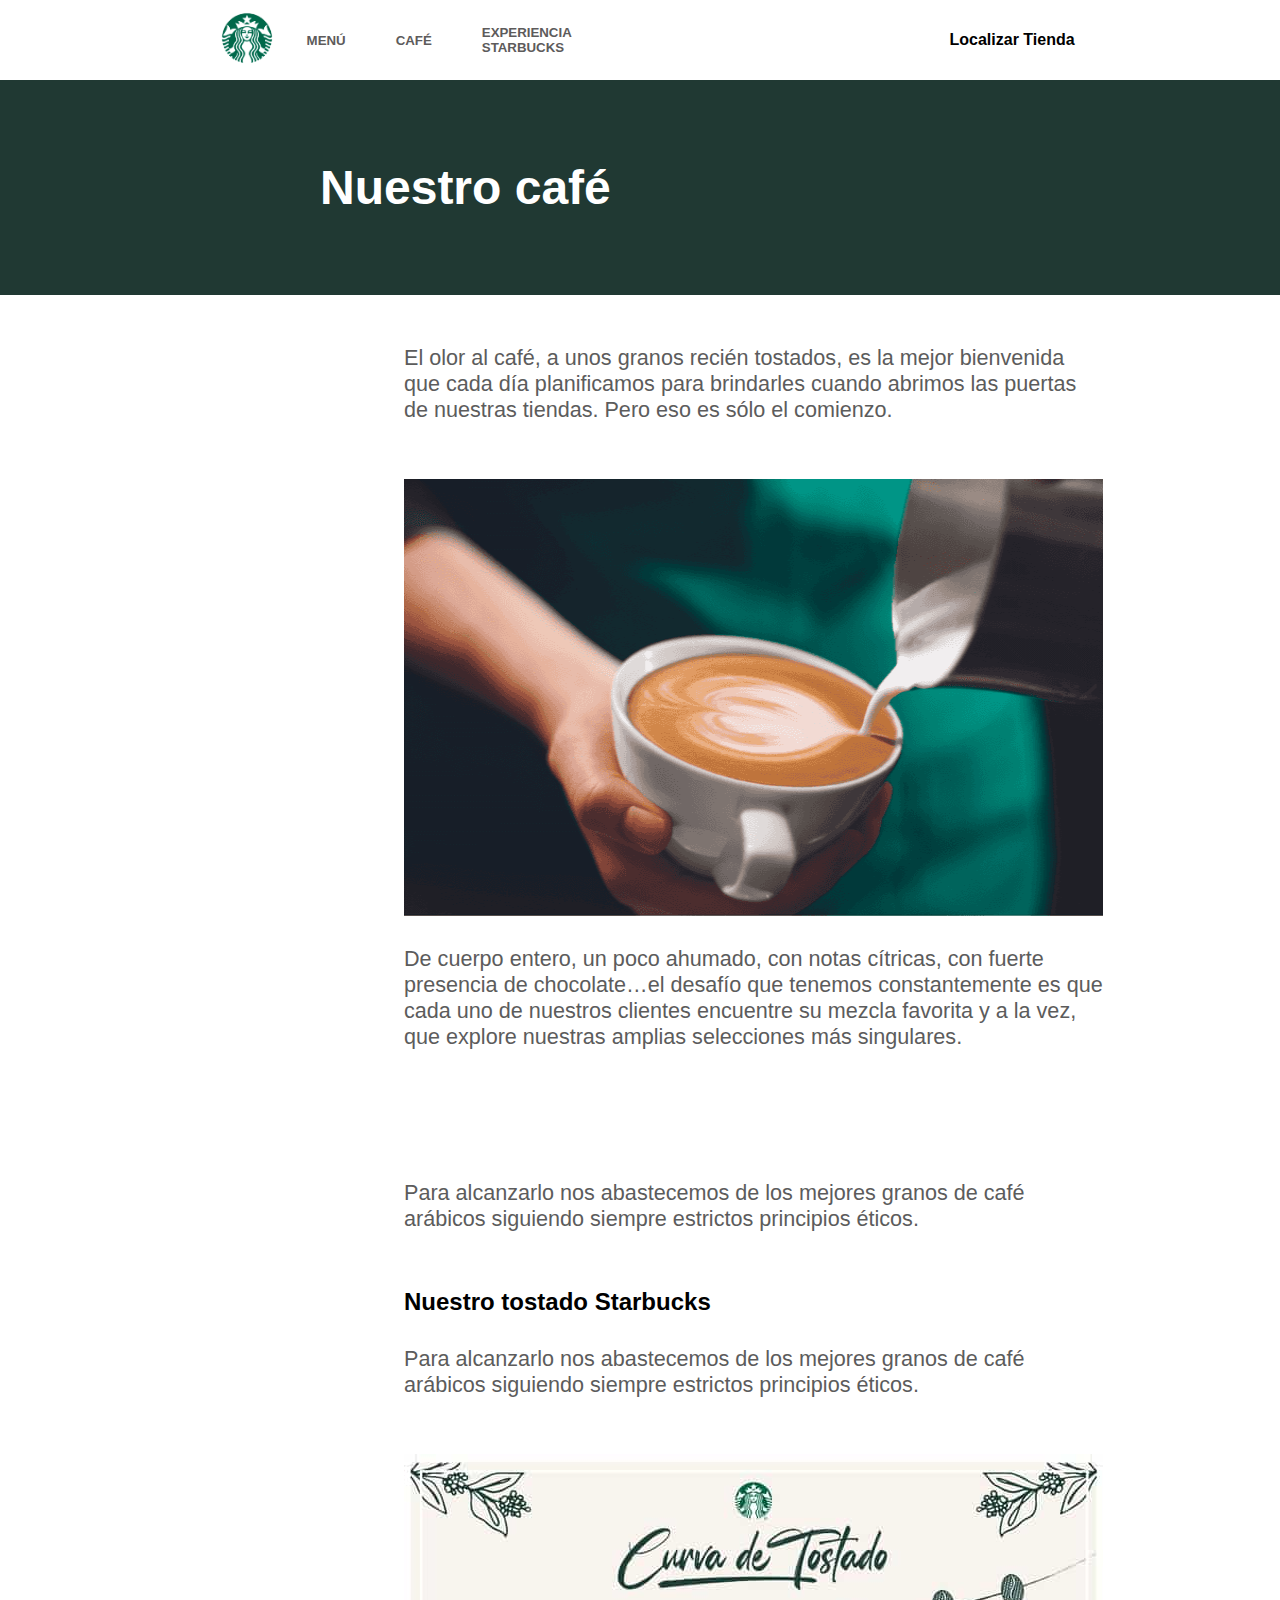
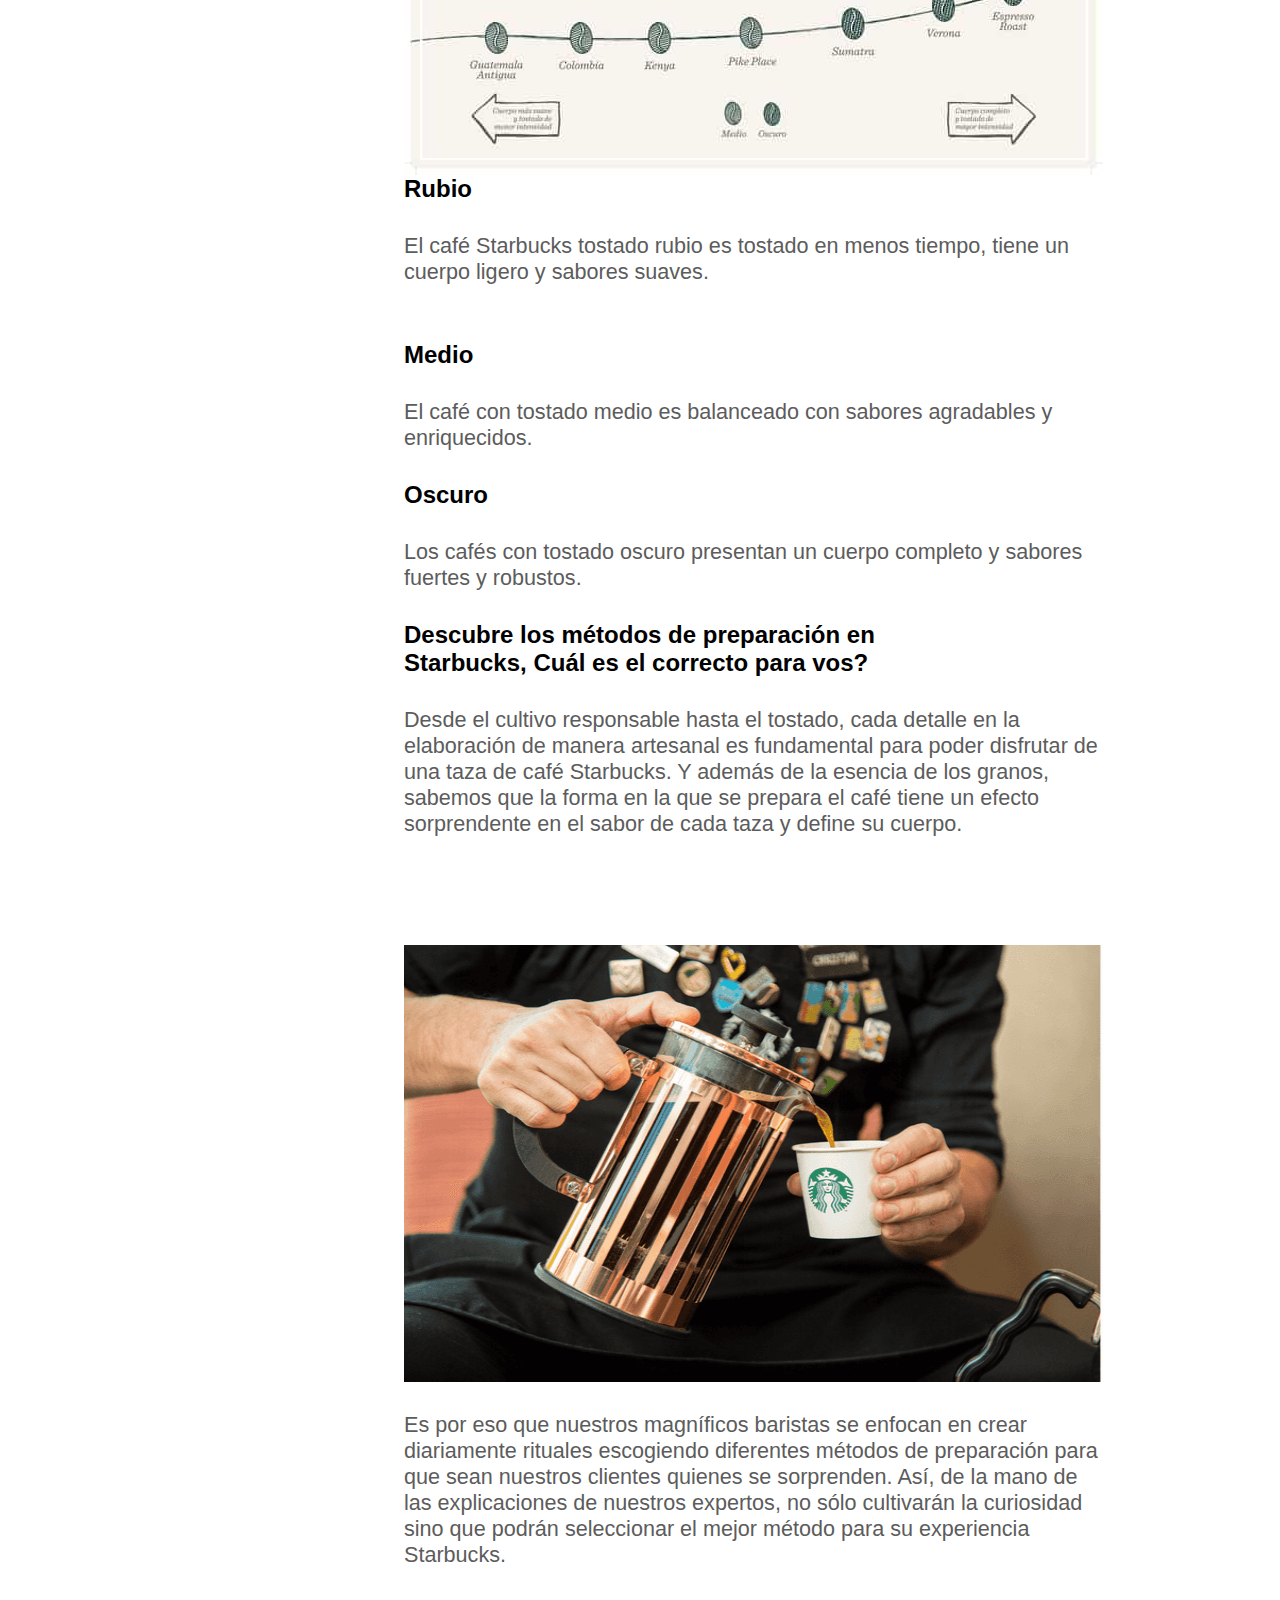
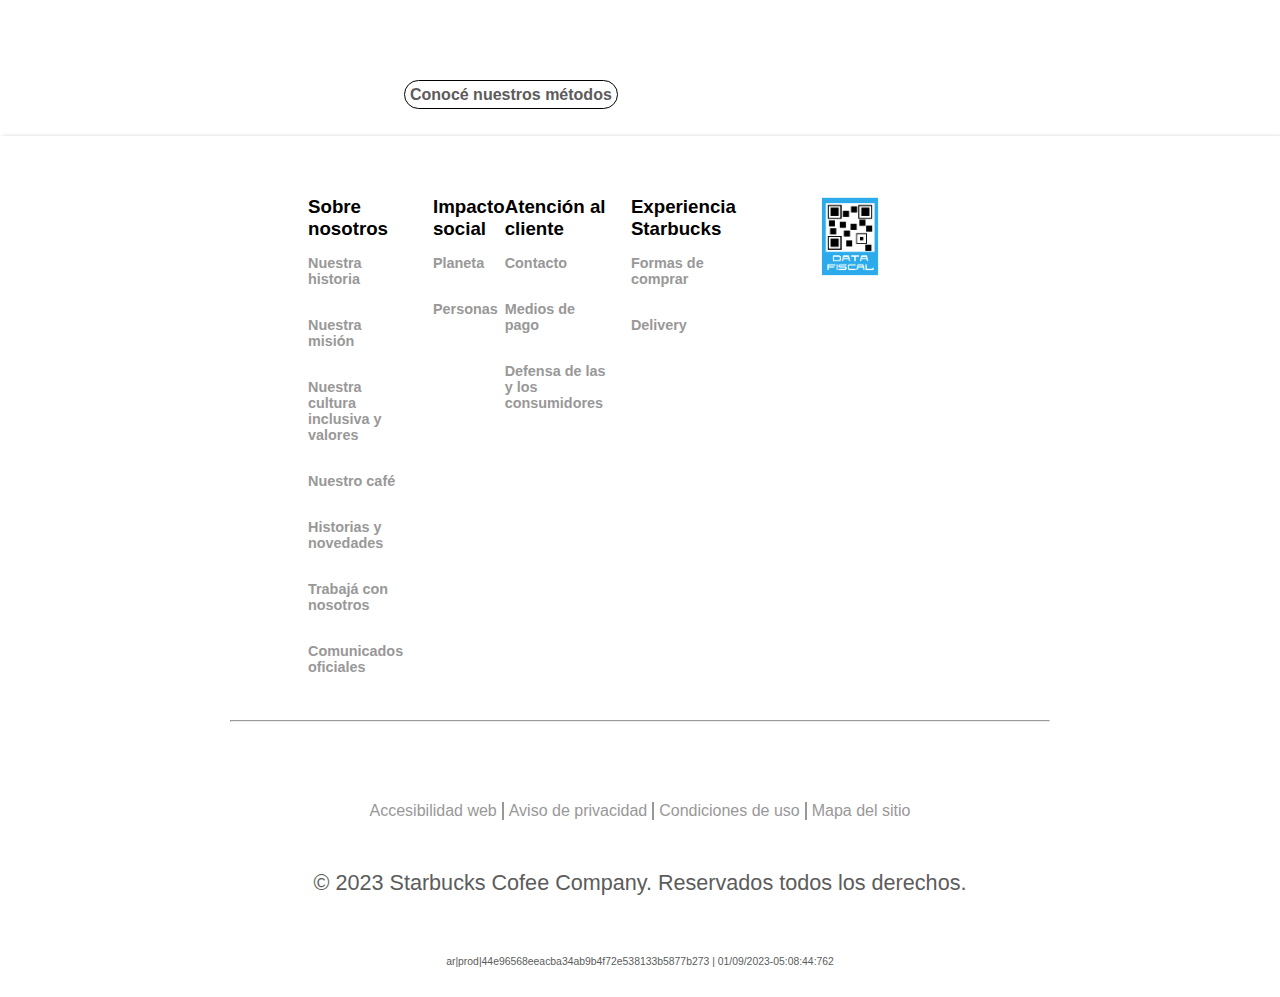
==== cafe.html @ 2dbb8ecd "Ampliacion de menu con sus paginas" ====
<!DOCTYPE html>
<html lang="en">

<head>
    <meta charset="UTF-8">
    <meta name="viewport" content="width=device-width, initial-scale=1.0">
    <link href="/image/294657_starbucks_icon.png" rel="icon" type="image/x-icon">
    <title>Let's talk coffee</title>
    <link rel="stylesheet" href="/styles/style.css">
    <link rel="stylesheet" href="/styles/cafe.css">
    <link rel="stylesheet" href="https://cdnjs.cloudflare.com/ajax/libs/font-awesome/6.4.2/css/all.min.css"
        integrity="sha512-z3gLpd7yknf1YoNbCzqRKc4qyor8gaKU1qmn+CShxbuBusANI9QpRohGBreCFkKxLhei6S9CQXFEbbKuqLg0DA=="
        crossorigin="anonymous" referrerpolicy="no-referrer" />

</head>

<body>
    <header>
        <div class="logo">
            <a href="index.html"><img src="/image/sturback-logo.png" alt="Logo-Home Starbucks"></a>
        </div>
        <nav>
            <ul>
                <li><a href="menu.html">MENÚ</a></li>
                <li><a href="cafe.html">CAFÉ </a></li>
                <li><a id="experiencia" href="experiencia.html">EXPERIENCIA STARBUCKS</a></li>
            </ul>
        </nav>
        <div class="localizador">
            <a href=""><i class="fa-solid fa-location-dot" style="color: #000000;"></i>Localizar Tienda</a>
        </div>
    </header>
    <div class="conteiner">
        <section class="titulo">
            <h1>Nuestro café</h1>
        </section>
        <section class="informacion">
            <p>El olor al café, a unos granos recién tostados, es la mejor bienvenida que cada día planificamos para
                brindarles cuando abrimos las puertas de nuestras tiendas. Pero eso es sólo el comienzo.</p>
            <img src="image/cafeTaza.png" alt="">
            <p>De cuerpo entero, un poco ahumado, con notas cítricas, con fuerte presencia de chocolate…el desafío que
                tenemos constantemente es que cada uno de nuestros clientes encuentre su mezcla favorita y a la vez, que
                explore nuestras amplias selecciones más singulares. </p>
            <br>
            <p>Para alcanzarlo nos abastecemos de los mejores granos de café arábicos siguiendo siempre estrictos
                principios éticos.</p>
            <h2>Nuestro tostado Starbucks</h2>
            <p>Para alcanzarlo nos abastecemos de los mejores granos de café arábicos siguiendo siempre estrictos
                principios éticos.</p>
            <img src="image/curvaDeTostado.jpg" alt="">
            <h2>Rubio</h2>
            <p>El café Starbucks tostado rubio es tostado en menos tiempo, tiene un cuerpo ligero y sabores suaves.</p>
            <h2>Medio</h2>
            <p>El café con tostado medio es balanceado con sabores agradables y enriquecidos.</p>
            <h2>Oscuro</h2>
            <p>Los cafés con tostado oscuro presentan un cuerpo completo y sabores fuertes y robustos.</p>
            <h2>Descubre los métodos de preparación en</h2>
            <h2>Starbucks, Cuál es el correcto para vos?</h2>
            <p>Desde el cultivo responsable hasta el tostado, cada detalle en la elaboración de manera artesanal es
                fundamental para poder disfrutar de una taza de café Starbucks. Y además de la esencia de los granos,
                sabemos que la forma en la que se prepara el café tiene un efecto sorprendente en el sabor de cada taza
                y define su cuerpo. </p>
            <img src="image/cafetera.png" alt="">
            <p>Es por eso que nuestros magníficos baristas se enfocan en crear diariamente rituales escogiendo
                diferentes métodos de preparación para que sean nuestros clientes quienes se sorprenden. Así, de la mano
                de las explicaciones de nuestros expertos, no sólo cultivarán la curiosidad sino que podrán seleccionar
                el mejor método para su experiencia Starbucks.</p>
            
                <p><a href="#">Conocé nuestros métodos</a></p>
            
        </section>
    </div>


    <footer>
        <div class="contFooter1">
            <div class="contFooter2">
                <div class="nosotros" name="navega">
                    <div class="tituloFooter">
                        <h3>Sobre nosotros<i class="fa-solid fa-chevron-down ocultarDown menu"
                                style="color: #000000;"></i></h3>
                    </div>
                    <div class="menuFooter">
                        <ul>
                            <li><a href="#">Nuestra historia</a></li>
                            <li><a href="#">Nuestra misión</a></li>
                            <li><a href="#">Nuestra cultura inclusiva y valores</a></li>
                            <li><a href="#">Nuestro café</a></li>
                            <li><a href="#">Historias y novedades</a></li>
                            <li><a href="#">Trabajá con nosotros</a></li>
                            <li><a href="#">Comunicados oficiales</a></li>
                        </ul>
                    </div>
                </div>

                <div class="ipactoSocial">
                    <div class="tituloFooter">
                        <h3>Impacto social<i class="fa-solid fa-chevron-down ocultarDown menu2"
                                style="color: #000000;"></i></h3>
                    </div>
                    <div class="menuFooter2">
                        <ul>
                            <li>
                                <a href="#">Planeta</a>
                            </li>
                            <li>
                                <a href="#">Personas</a>

                            </li>
                        </ul>
                    </div>
                </div>
                <div class="atencionCliente">
                    <div class="tituloFooter">
                        <h3>Atención al cliente<i class="fa-solid fa-chevron-down ocultarDown menu3"
                                style="color: #000000;"></i>
                        </h3>
                    </div>
                    <div class="menuFooter3">
                        <ul>
                            <li><a href="#">Contacto</a></li>
                            <li><a href="#">Medios de pago</a></li>
                            <li><a href="#">Defensa de las y los consumidores</a></li>
                        </ul>
                    </div>
                </div>
                <div class="experiencia">
                    <div class="tituloFooter">
                        <h3>Experiencia Starbucks<i class="fa-solid fa-chevron-down ocultarDown menu4"
                                style="color: #000000;"></i>
                        </h3>
                    </div>
                    <div class="menuFooter4 ">
                        <ul>
                            <li><a href="#">Formas de comprar</a></li>
                            <li><a href="#">Delivery</a></li>
                        </ul>
                    </div>

                </div>
            </div>
            <div class="afip">
                <img src="/image/data-fiscal.jpg" alt="">
            </div>
        </div>

        <hr>
        <div class="redesSociales">
            <a href="https://web.facebook.com/StarbucksArgentina?_rdc=1&_rdr"><i class="fa-brands fa-facebook"
                    style="color: #000000;"></i></a>
            <a href="https://www.instagram.com/starbucksargentina/"><i class="fa-brands fa-square-instagram"
                    style="color: #000000;"></i></a>
            <a href="https://www.linkedin.com/company/starbucks-coffee-argentina/"><i class="fa-brands fa-linkedin"
                    style="color: #000000;"></i></a>
        </div>
        <div class="contIfoWeb">
            <a class="infoweb" href="#">Accesibilidad web</a>
            <a class="infoweb" href="#">Aviso de privacidad</a>
            <a class="infoweb" href="#">Condiciones de uso</a>
            <a class="infoweb" id="mapa" href="#">Mapa del sitio</a>
        </div>
        <div class="copy">
            <p>© 2023 Starbucks Cofee Company. Reservados todos los derechos.</p>
            <p class="copyP2">ar|prod|44e96568eeacba34ab9b4f72e538133b5877b273 | 01/09/2023-05:08:44:762</p>
        </div>
    </footer>
    <script src="https://cdnjs.cloudflare.com/ajax/libs/jquery/3.7.1/jquery.min.js"
        integrity="sha512-v2CJ7UaYy4JwqLDIrZUI/4hqeoQieOmAZNXBeQyjo21dadnwR+8ZaIJVT8EE2iyI61OV8e6M8PP2/4hpQINQ/g=="
        crossorigin="anonymous" referrerpolicy="no-referrer"></script>
    <script src="apps/app.js"></script>

</body>

</html>
---- styles/style.css ----
* {
    margin: 0;
    padding: 0;
    font-family: Helvetica, Arial, sans-serif;
    font-weight: 700;
}

:root {
    --main-publicidad: #106242;
    --main-postulaciones: #d5e9e2;
    --main-sombreado: rgb(157, 155, 155);
    --main-menu: #15754b;
    --main-footer: rgb(153, 152, 152);
    --hover-footer: rgb(108, 108, 108);
}

a {
    text-decoration: none;
    color: rgb(93, 91, 91);
}

header {
    width: 100%;
    height: 80px;
    display: flex;
    flex-flow: row wrap;
    box-shadow: 2px 2px 7px var(--main-sombreado);
}

/*LOGO HOME*/
.logo {
    width: 22%;
    height: 80px;
    margin-right: 25px;
    display: flex;
    flex-flow: row wrap;
    justify-content: end;
    align-items: center;
}

.logo a img {
    width: 70px;
    height: 70px;
}

/*MENU*/
nav {
    width: 35%;
    height: 80px;
}

nav ul {
    width: 100%;
    height: 80px;
    list-style: none;
    display: flex;
    gap: 50px;
}

nav ul li {
    width: 100%;
    height: 80px;
    display: flex;
    flex: 0;
    align-items: center;

}

nav ul li a.experiencia {
    width: 100%;
    height: auto;
    display: flex;
    flex-flow: row wrap;
}

nav ul li a {
    font-size: 0.83rem;
    font-weight: 700;

}

nav ul li a:hover {
    line-height: 70px;
    color: var(--main-menu);
    border-bottom: 5px solid var(--main-menu);
}

/*LOCALIZACION TIENDAS*/
.localizador {
    width: 25%;
    height: 80px;
    text-align: end;
    display: flex;
    justify-content: end;
    align-items: center;
}

.localizador a {
    color: black;
}

.localizador a:hover {
    color: rgb(93, 91, 91);
}

.localizador a i {
    padding-right: 5px;
}

/*BODY*/
.contenedor {
    width: 100%;
    height: auto;
    display: flex;
    flex-flow: column wrap;
    justify-content: center;
    align-items: center;
}

.viaje {
    width: 73%;
    height: 370px;
    background-color: var(--main-publicidad);
    display: flex;
    flex-flow: row wrap;
    justify-content: center;
    align-items: center;
}

.imagen {
    width: 50%;
    height: 100%;
    max-height: 100%;
    display: flex;
    flex-wrap: wrap;
}

.imagen img {

    width: 100%;
    height: 100%;
}

.publicidad a {
    color: white;
}

.botonUno {
    border: 1px solid white;
    margin-top: 15px;
    padding: 5px;
    border-radius: 50px;
}

.publicidad h2 {
    margin: 0 50px 15px 50px;
    font-size: 1.7rem;
}

.publicidad p {
    font-size: 1.2rem;
    margin: 15px 0 15px 0;
    font-weight: 400;
}

.publicidad .botonUno:hover {
    background: #d5e9e22b;
}

.publicidad {
    width: 50%;
    height: 370px;
    color: white;
    text-align: center;
    display: flex;
    flex-flow: column wrap;
    justify-content: center;
    align-items: center;
}

.postulaciones {
    width: 73%;
    height: auto;
    margin: 30px 0 30px 0;
    background-color: var(--main-postulaciones);
    display: flex;
}

.contPostulacion {
    width: 50%;
    display: flex;
    flex-flow: column wrap;
    align-items: center;
    justify-content: center;
}

.contImagen {
    width: 50%;
    height: 100%;
    display: flex;
    justify-content: center;
}
.contImagen img{
 display: flex;
 max-width: 100%;
}
.contPostulacion h2 {
    font-size: 3rem;
    text-align: center;
    margin: 15px 40px 15px 40px;
    color: var(--main-menu);
}

.contPostulacion p {
    margin: 15px 0 15px 0;
    color: var(--main-menu);
    text-align: center;
    font-size: 1.2rem;
    font-weight: 400;
}

.botondos {
    color: var(--main-menu);
    padding: 5px;
    border: 1px solid var(--main-menu);
    border-radius: 50px;
}

footer {
    width: 100%;
    height: auto;
    box-shadow: 2px 2px 5px var(--main-sombreado);
    display: flex;
    flex-flow: column wrap;
    justify-content: center;
    align-items: center;

}

.contFooter1 {
    width: 80%;
    height: auto;
    margin-top: 30px;
    padding: 30px;
    display: flex;
    flex-flow: row wrap;
    justify-content: start;
}

.contFooter2 {
    width: 60%;
    height: auto;
    padding-left: 150px;
    display: flex;
    justify-content: start;

}

.afip {
    width: 20%;
    height: 80px;
    padding-right: 50px;
    display: flex;
    justify-content: end;
}

hr {
    width: 64%;
    text-align: center;
}

.tituloFooter {
    width: 93%;
    height: auto;
    text-align: start;
    font-size: 1rem;
    font-weight: 900;
}

.menuFooter ul li,
.menuFooter2 ul li,
.menuFooter3 ul li,
.menuFooter4 ul li {
    width: 80%;
    height: auto;
    display: flex;
    flex-flow: column wrap;
    list-style: none;
}

.menuFooter ul li a,
.menuFooter2 ul li a,
.menuFooter3 ul li a,
.menuFooter4 ul li a {
    font-size: 0.90rem;
    font-weight: 550;
    margin: 15px 0;
    color: var(--main-footer);
}

.menuFooter ul li a:hover,
.menuFooter2 ul li a:hover,
.menuFooter3 ul li a:hover,
.menuFooter4 ul li a:hover {
    color: rgb(49, 48, 48);
}


.redesSociales {
    width: 100%;
    height: auto;
    font-size: 35px;
    margin: 20px 0;
    display: flex;
    flex-flow: row wrap;
    justify-content: center;
}

.redesSociales a i {
    margin: 25px;
}

.contIfoWeb {
    width: 100%;
    height: auto;
    margin-bottom: 10px;
    display: flex;
    flex-flow: row wrap;
    justify-content: center;
}


.contIfoWeb a:not(#mapa) {
    margin-right: 5px;
    padding-right: 5px;
    border-right: 2px solid var(--main-footer);
}

.contIfoWeb a {
    color: var(--main-footer);
    font-weight: 100;
}

.contIfoWeb a:hover {
    color: var(--hover-footer);
}

.copy {
    width: 100%;
    height: auto;
    color: #bec0bf;
    font-size: 0.8rem;
    font-weight: 0;
    margin-top: 10px;
    display: flex;
    flex-flow: column wrap;
    text-align: center;
}

.copyP2 {
    font-size: 0.65rem;

}

.ocultarDown {
    visibility: hidden;
}

.mostrar {
    max-height: 700px !important;
}

@media screen and (max-width: 768px) {
    .viaje {
        width: 100%;
        height: auto;
        display: flex;
        flex-flow: column wrap;
        justify-content: center;
        align-items: center;
    }

    .imagen {
        width: 100%;
        height: auto;
    }

    .publicidad {
        width: 100%;
        height: auto;
        display: flex;
        flex-flow: column wrap;
        justify-content: center;
        padding: 30px 0 30px 0;
    }

    .publicidad a:not(.botonUno) {
        width: 100%;
        height: auto;
    }

    .postulaciones {
        width: 100%;
        height: auto;
        display: flex;
        flex-flow: column-reverse wrap;
        align-items: center;
    }
    .contPostulacion{
        width: 100%;
        height: auto;
    }
    .contPostulacion h2{
        font-size: 1.85rem;
    }
    .contPostulacion p{
        font-size: 1.1rem !important;
    }
    .contPostulacion .botondos{
        margin: 30px 0 ;
    }
    .contFooter1 {
        width: 100%;
        height: auto;
        display: flex;
        flex-flow: column wrap;
        justify-content: center;
        align-content: center;
        align-items: center;
    }
    

    .tituloFooter {
        width:100%;
        height: auto;
        font-size: 0.75rem;
        font-weight: 100;
    }
    .nosotros,
    .ipactoSocial,
    .atencionCliente,
    .experiencia{
        margin: 0 0 40px 0;
    }
    .menuFooter ul li,
    .menuFooter2 ul li,
    .menuFooter3 ul li,
    .menuFooter4 ul li {
        width: 100%;
        height: auto;
        display: flex;
        flex-flow: column wrap;

    }

    .menuFooter,
    .menuFooter2,
    .menuFooter3,
    .menuFooter4 {
        max-height: 0;
        overflow: hidden;
    }

    .ocultarDown {
        visibility: visible;
        cursor: pointer;
    }

    .contFooter2 {
        width: 100%;
        height: auto;
        display: flex;
        flex-flow: column wrap;
        align-content: start;
        margin-bottom: 30px;
    }
.afip{
    width: 100%;
    height: auto;
    margin-left:180px ;
    display: flex;
    justify-content: start;    
}
    .menu,
    .menu2,
    .menu3,
    .menu4 {
        float: right;
    }

    .contImagen {
        width: 100%;
        height: auto;
        display: flex;
        max-width: 100%;
       }
       .copy{
        width: 100%;
        height: auto;
        text-align: center;
        font-size: 0.7rem;
       }
       .copy .copyP2{
        width: 70%;
        text-align: center;
        display: flex;
        flex-flow: row wrap;
        align-content: center;
        font-size: 0.5rem;
       }
}
---- styles/cafe.css ----
* {
    margin: 0;
    padding: 0;
    box-sizing: border-box;
}
:root {
    --fondo-titulo: #203933;
    --color-parrafo: rgb(92, 92, 92);
}
h1{
    color: white;
    font-size: 3rem;
    
}
p{
    font-size: 1.35rem;
    font-weight: 300;
    padding: 30px 0 30px 0;
    color: var(--color-parrafo);
}

.conteiner{
    width: 100%;
    height: auto;
    display: flex;
    flex-flow: column wrap;
    align-items: center;
}
.titulo{
    width: 100%;
    height: auto;
    padding: 80px 0;
    background-color: var(--fondo-titulo);
    display: flex;
    justify-content: center;
}
.titulo h1{
    width: 50%;
}
.informacion{
    width: 40%;
    height: auto;
    margin-top: 20px;
    padding: 0px 20px;
    display: flex;
    flex-flow: column wrap;
    
}

p a{
    width: 100%;
    text-decoration: none;
    text-align: center;
    font-size: 1rem;
    padding: 5px;
    margin: 0 0 30px 0;
    border: 1px solid black;
    border-radius: 50px;
}
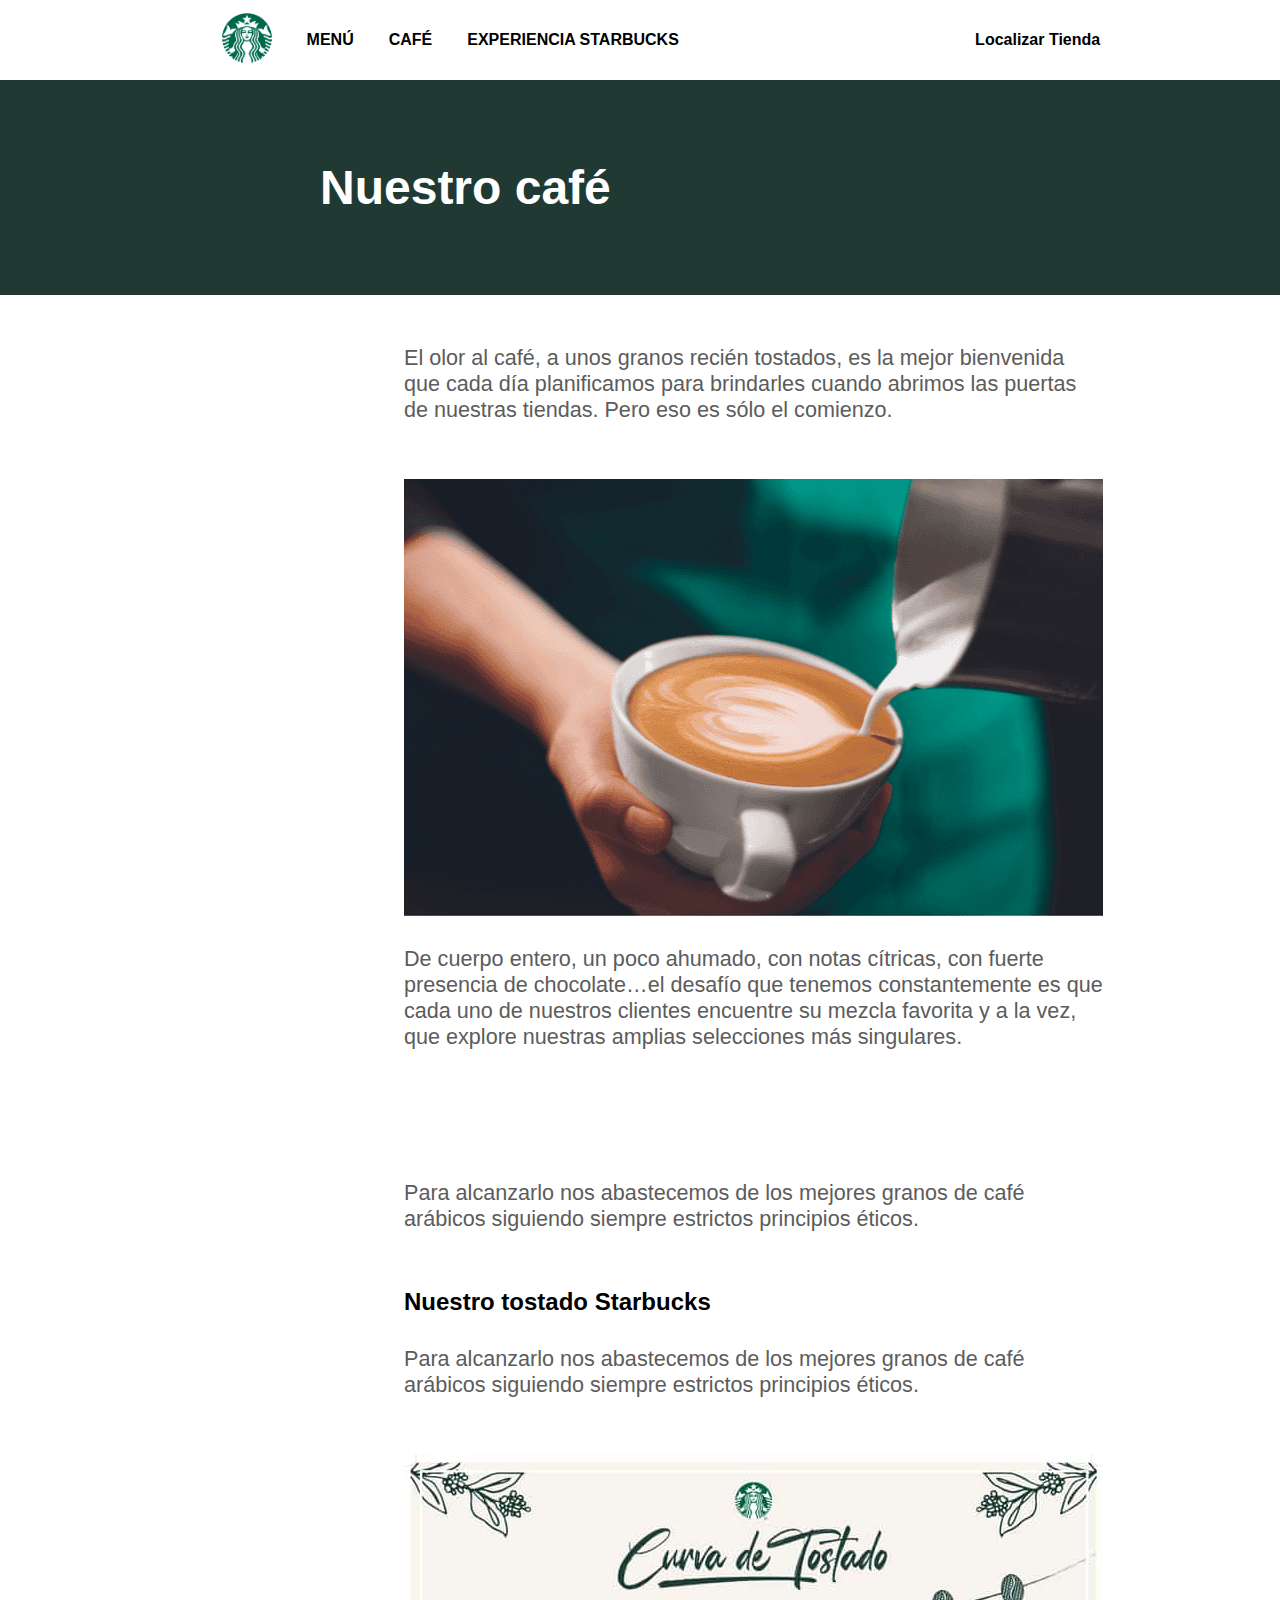
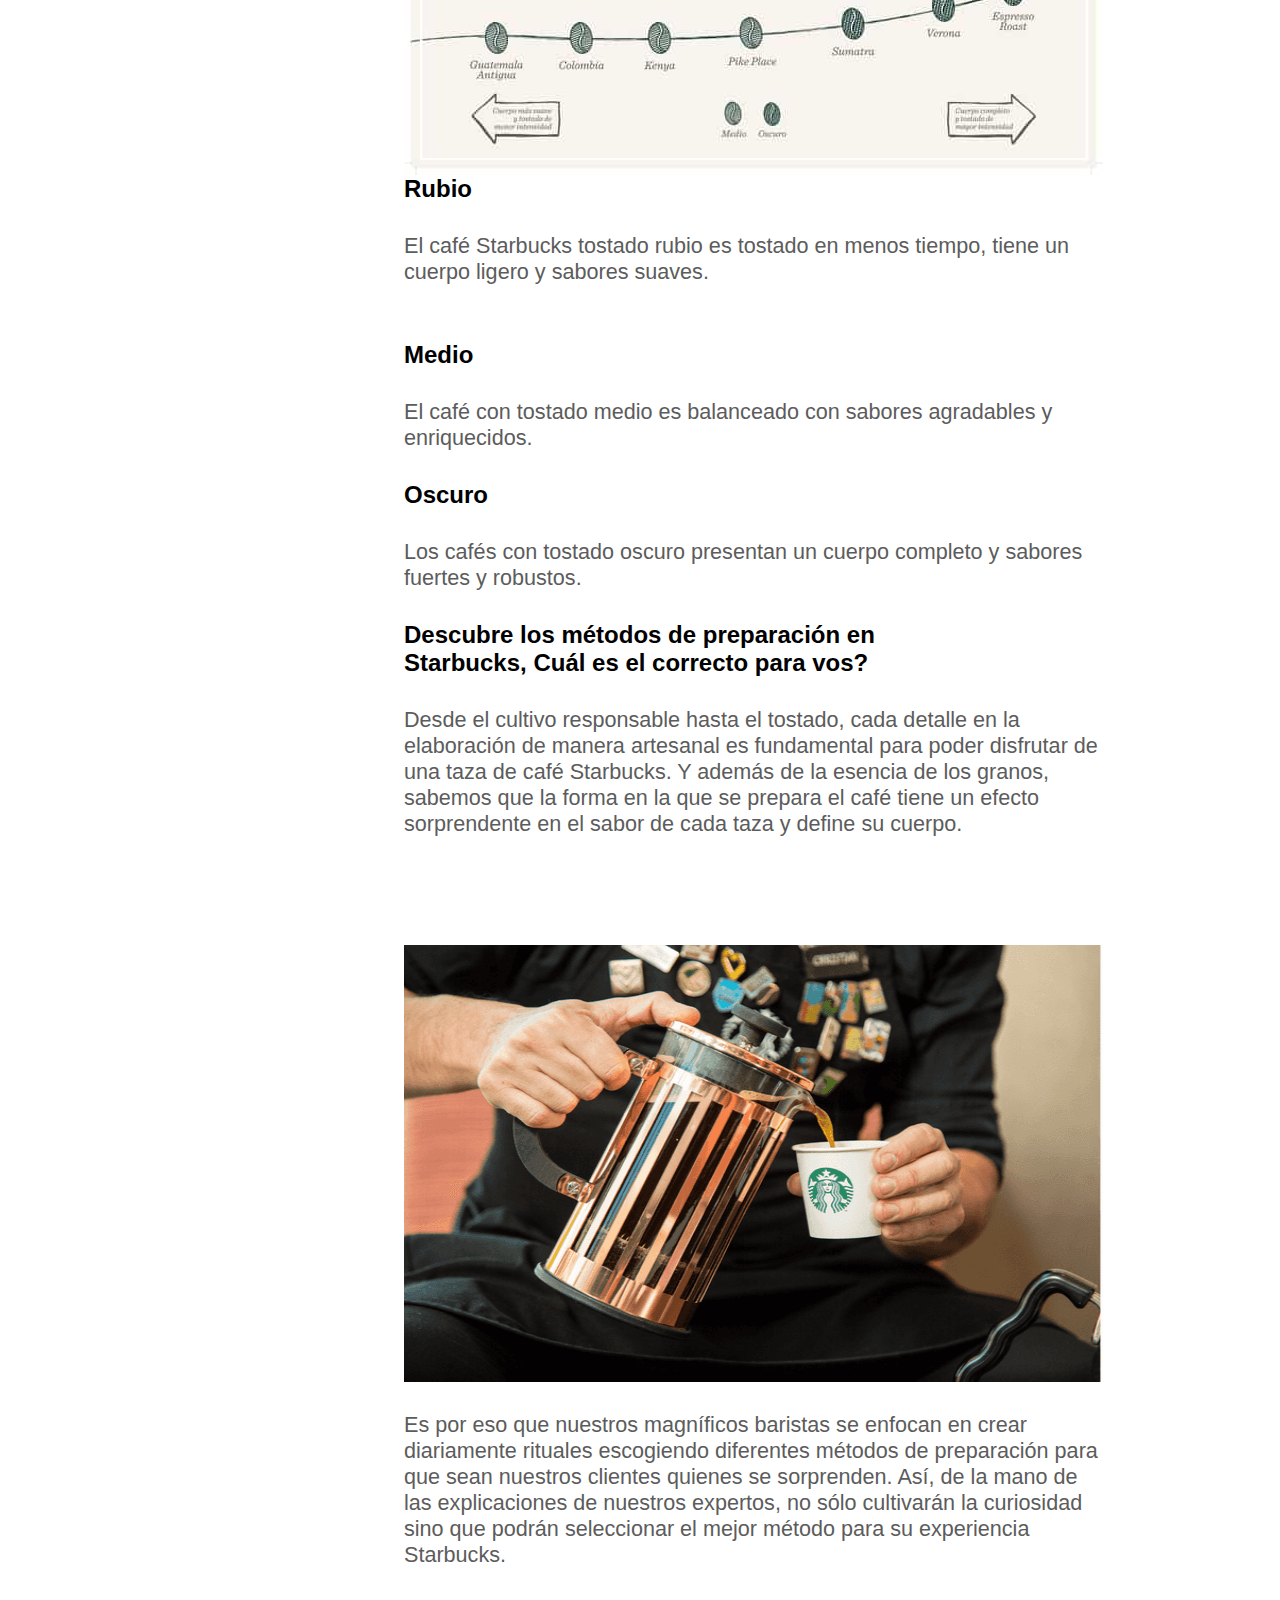
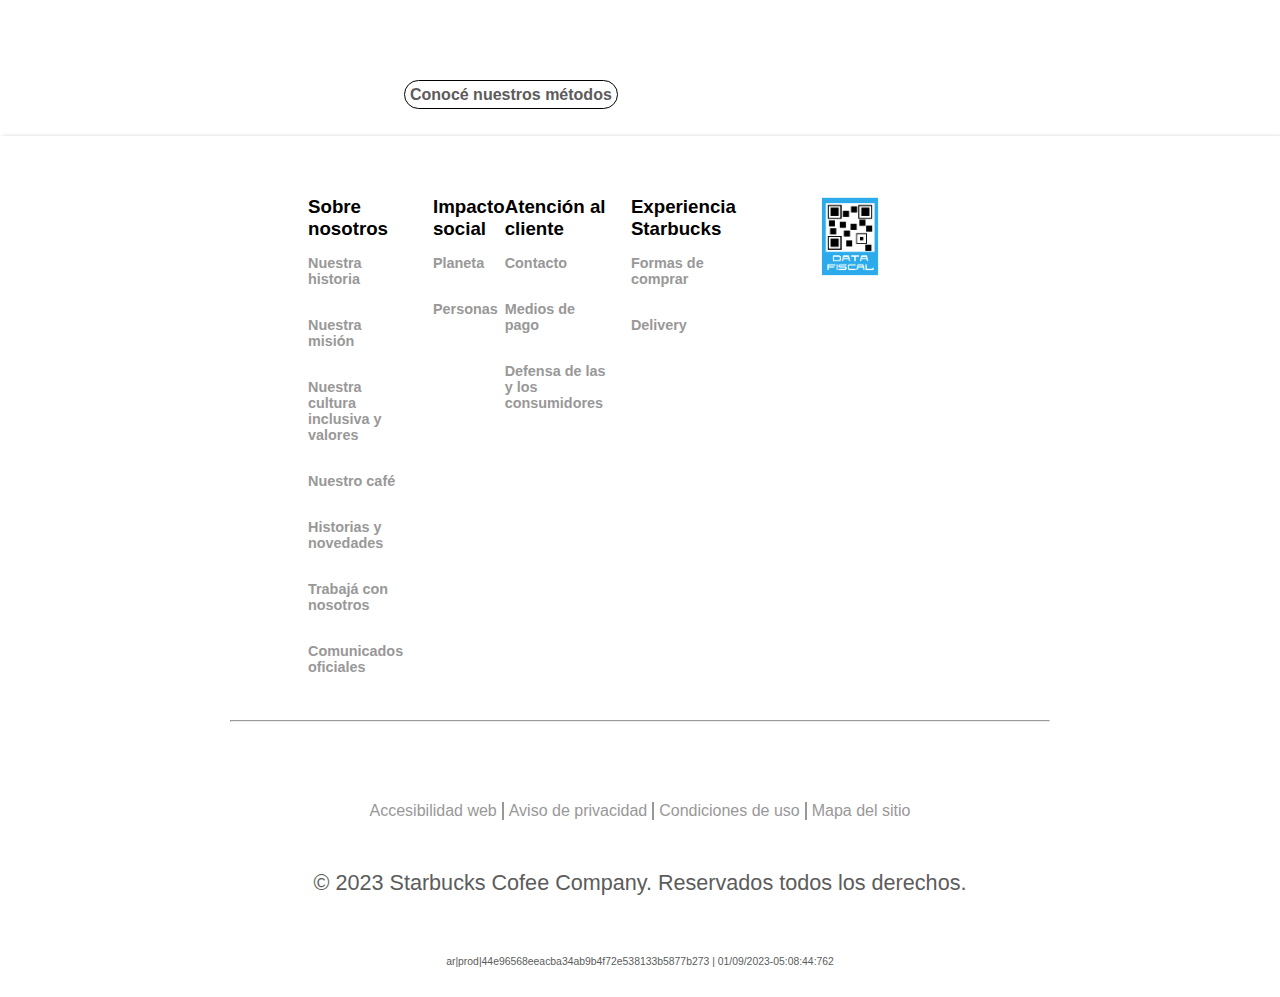
==== commit d35a85d6: "Agregamos Menu Hamburguesa" ====
--- a/cafe.html
+++ b/cafe.html
@@ -19,16 +19,24 @@
         <div class="logo">
             <a href="index.html"><img src="/image/sturback-logo.png" alt="Logo-Home Starbucks"></a>
         </div>
-        <nav>
+        <nav class="menuPrincipal">
             <ul>
                 <li><a href="menu.html">MENÚ</a></li>
                 <li><a href="cafe.html">CAFÉ </a></li>
-                <li><a id="experiencia" href="experiencia.html">EXPERIENCIA STARBUCKS</a></li>
+                <li><a  href="experiencia.html">EXPERIENCIA STARBUCKS</a></li>
+                
             </ul>
-        </nav>
-        <div class="localizador">
+            
+        </nav >
+        <div class="hamburguesa">
+            <i class="fa-solid fa-bars menuHamburguesa menusss" style="color: #262626;"></i>
+        </div>
+
+        <div class="localizador menuLocalizador" id="menuLocalizador">
+            <hr class="barrMenu">
             <a href=""><i class="fa-solid fa-location-dot" style="color: #000000;"></i>Localizar Tienda</a>
         </div>
+        
     </header>
     <div class="conteiner">
         <section class="titulo">
--- a/styles/style.css
+++ b/styles/style.css
@@ -45,49 +45,46 @@
 
 /*MENU*/
 nav {
-    width: 35%;
+    width: 40%;
     height: 80px;
 }
 
 nav ul {
     width: 100%;
     height: 80px;
+    display: flex;
+    align-items: center;
     list-style: none;
-    display: flex;
-    gap: 50px;
 }
 
 nav ul li {
-    width: 100%;
-    height: 80px;
-    display: flex;
-    flex: 0;
-    align-items: center;
-
-}
-
-nav ul li a.experiencia {
-    width: 100%;
-    height: auto;
-    display: flex;
-    flex-flow: row wrap;
+
+    margin: 0 35px 0 0;
 }
 
 nav ul li a {
-    font-size: 0.83rem;
-    font-weight: 700;
-
+    color: black;
 }
 
 nav ul li a:hover {
-    line-height: 70px;
+    line-height: 80px;
+    padding: 0 0 24px;
     color: var(--main-menu);
     border-bottom: 5px solid var(--main-menu);
 }
 
+.hamburguesa {
+    width: 5%;
+    height: auto;
+    visibility: hidden;
+    display: flex;
+    align-items: center;
+    justify-content: center;
+}
+
 /*LOCALIZACION TIENDAS*/
 .localizador {
-    width: 25%;
+    width: 17%;
     height: 80px;
     text-align: end;
     display: flex;
@@ -200,10 +197,12 @@
     display: flex;
     justify-content: center;
 }
-.contImagen img{
- display: flex;
- max-width: 100%;
-}
+
+.contImagen img {
+    display: flex;
+    max-width: 100%;
+}
+
 .contPostulacion h2 {
     font-size: 3rem;
     text-align: center;
@@ -370,10 +369,96 @@
     max-height: 700px !important;
 }
 
+.mostrarMenu{
+    visibility: visible;
+}
+
+.localizador .barrMenu{
+    display: none;
+}
+
+
+
 @media screen and (max-width: 768px) {
+
+    /*menu*/
+    header {
+        width: 100%;
+        height: 80px;
+        position: fixed;
+        background-color: white;
+        display: flex;
+        justify-content: end;
+    }
+
+    .logo {
+        width: 20%;
+        height: auto;
+        margin-right: 75%;
+        justify-content: start;
+    }
+
+    .hamburguesa {
+        font-size: 25px;
+        visibility: visible;
+        cursor: pointer;
+    }
+
+    nav {
+        width: 90%;
+        height: 100%;
+        background-color: white;
+        visibility:hidden;
+        position: fixed;
+        margin-top: 80px;
+        z-index: 1;
+    }
+
+    nav ul {
+        width: 90%;
+        height: auto;
+        margin: 20px 0;
+        display: flex;
+        flex-flow: column wrap;
+        align-items: start;
+    }
+
+    nav ul li {
+        margin: 30px 0;
+    }
+
+    nav ul li a {
+        width: 90%;
+        height: auto;
+        margin: 50px;
+    }
+
+    nav ul li a:hover {
+        line-height: none;
+        padding: 0;
+        border-bottom: none;
+    }
+
+    .localizador {
+        width: 80%;
+        height: auto;
+        visibility: hidden;
+        z-index: 1;
+        margin-top: 350px;
+        display: flex;
+        flex-flow: column wrap;
+        align-items: start;
+        justify-content: start;
+    }
+    .localizador .barrMenu{
+        width: 80%;
+        height: auto;
+        margin-bottom: 20px;
+    }
     .viaje {
         width: 100%;
         height: auto;
+        margin-top: 80px;
         display: flex;
         flex-flow: column wrap;
         justify-content: center;
@@ -406,19 +491,24 @@
         flex-flow: column-reverse wrap;
         align-items: center;
     }
-    .contPostulacion{
-        width: 100%;
-        height: auto;
-    }
-    .contPostulacion h2{
+
+    .contPostulacion {
+        width: 100%;
+        height: auto;
+    }
+
+    .contPostulacion h2 {
         font-size: 1.85rem;
     }
-    .contPostulacion p{
+
+    .contPostulacion p {
         font-size: 1.1rem !important;
     }
-    .contPostulacion .botondos{
-        margin: 30px 0 ;
-    }
+
+    .contPostulacion .botondos {
+        margin: 30px 0;
+    }
+
     .contFooter1 {
         width: 100%;
         height: auto;
@@ -428,20 +518,22 @@
         align-content: center;
         align-items: center;
     }
-    
+
 
     .tituloFooter {
-        width:100%;
+        width: 100%;
         height: auto;
         font-size: 0.75rem;
         font-weight: 100;
     }
+
     .nosotros,
     .ipactoSocial,
     .atencionCliente,
-    .experiencia{
+    .experiencia {
         margin: 0 0 40px 0;
     }
+
     .menuFooter ul li,
     .menuFooter2 ul li,
     .menuFooter3 ul li,
@@ -474,13 +566,15 @@
         align-content: start;
         margin-bottom: 30px;
     }
-.afip{
-    width: 100%;
-    height: auto;
-    margin-left:180px ;
-    display: flex;
-    justify-content: start;    
-}
+
+    .afip {
+        width: 100%;
+        height: auto;
+        margin-left: 180px;
+        display: flex;
+        justify-content: start;
+    }
+
     .menu,
     .menu2,
     .menu3,
@@ -493,19 +587,24 @@
         height: auto;
         display: flex;
         max-width: 100%;
-       }
-       .copy{
+    }
+    .contIfoWeb{
+        width: 90%;
+        height: auto;
+    }
+    .copy {
         width: 100%;
         height: auto;
         text-align: center;
         font-size: 0.7rem;
-       }
-       .copy .copyP2{
+    }
+
+    .copy .copyP2 {
         width: 70%;
         text-align: center;
         display: flex;
         flex-flow: row wrap;
         align-content: center;
         font-size: 0.5rem;
-       }
+    }
 }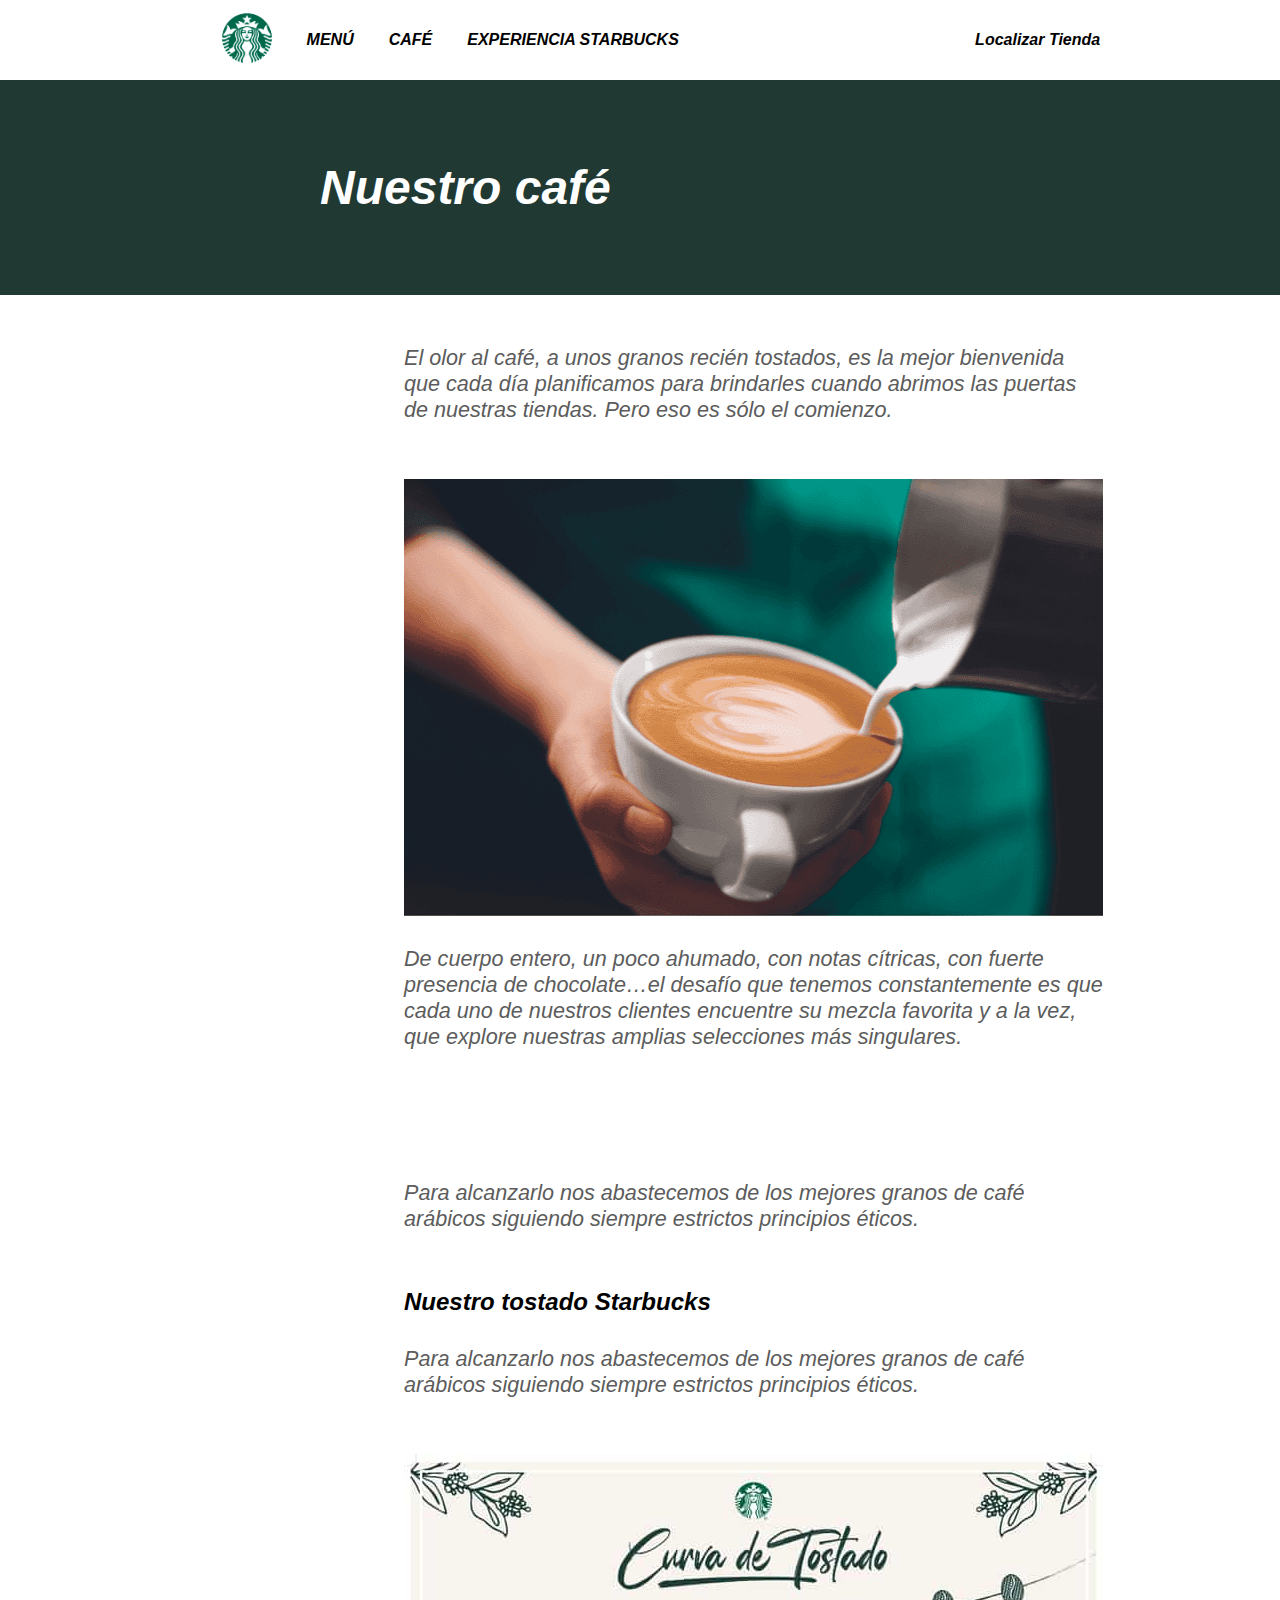
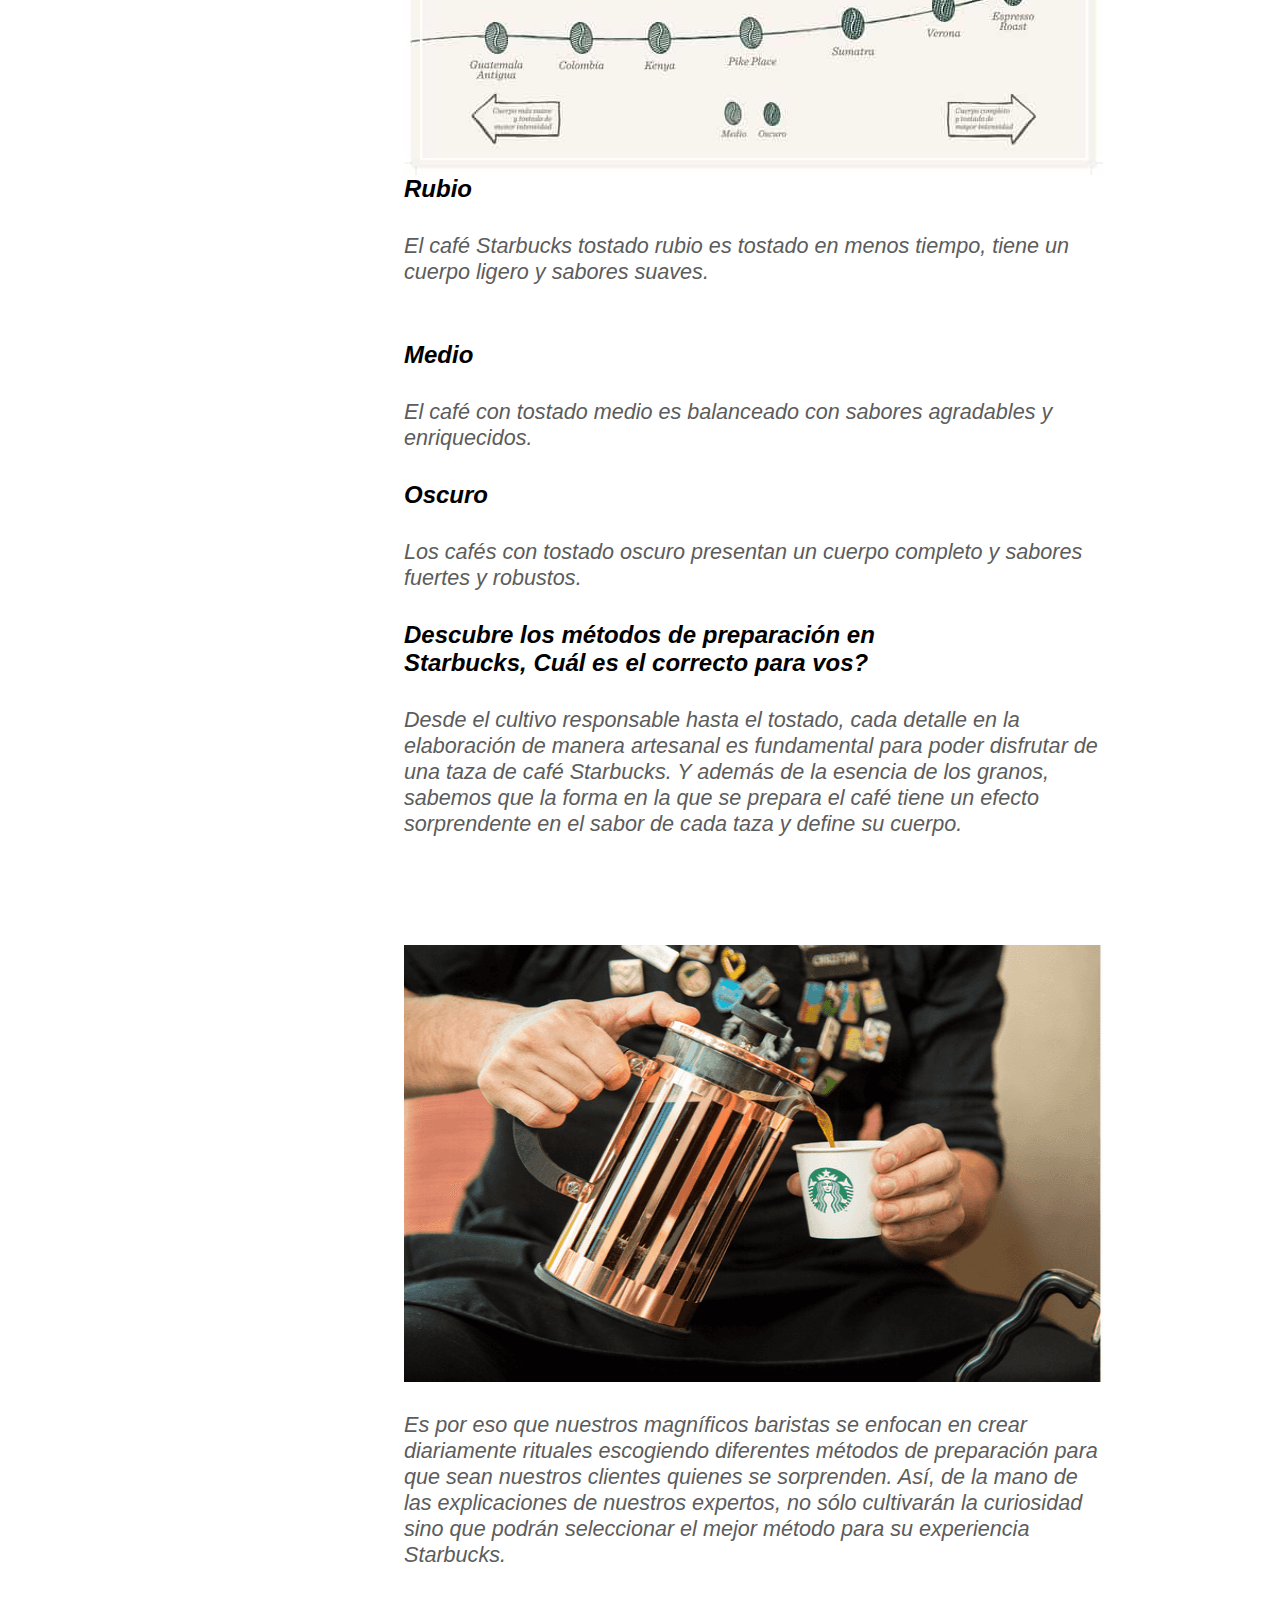
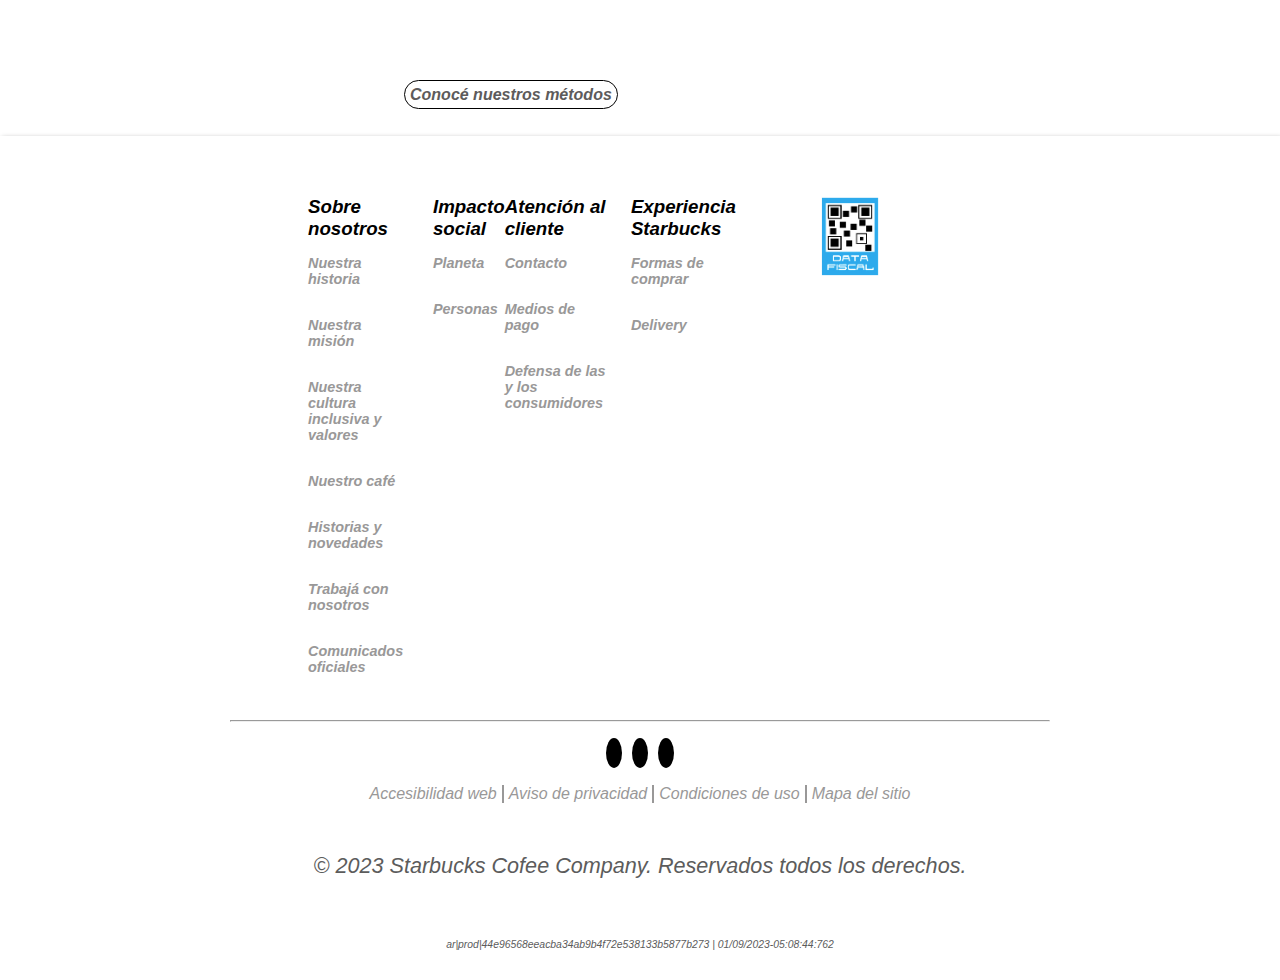
==== commit e65b8a4a: "Actualizacion final Footer y Header" ====
--- a/cafe.html
+++ b/cafe.html
@@ -23,11 +23,11 @@
             <ul>
                 <li><a href="menu.html">MENÚ</a></li>
                 <li><a href="cafe.html">CAFÉ </a></li>
-                <li><a  href="experiencia.html">EXPERIENCIA STARBUCKS</a></li>
-                
+                <li><a href="experiencia.html">EXPERIENCIA STARBUCKS</a></li>
+
             </ul>
-            
-        </nav >
+
+        </nav>
         <div class="hamburguesa">
             <i class="fa-solid fa-bars menuHamburguesa menusss" style="color: #262626;"></i>
         </div>
@@ -36,7 +36,7 @@
             <hr class="barrMenu">
             <a href=""><i class="fa-solid fa-location-dot" style="color: #000000;"></i>Localizar Tienda</a>
         </div>
-        
+
     </header>
     <div class="conteiner">
         <section class="titulo">
@@ -73,9 +73,9 @@
                 diferentes métodos de preparación para que sean nuestros clientes quienes se sorprenden. Así, de la mano
                 de las explicaciones de nuestros expertos, no sólo cultivarán la curiosidad sino que podrán seleccionar
                 el mejor método para su experiencia Starbucks.</p>
-            
-                <p><a href="#">Conocé nuestros métodos</a></p>
-            
+
+            <p><a href="#">Conocé nuestros métodos</a></p>
+
         </section>
     </div>
 
@@ -154,12 +154,14 @@
 
         <hr>
         <div class="redesSociales">
-            <a href="https://web.facebook.com/StarbucksArgentina?_rdc=1&_rdr"><i class="fa-brands fa-facebook"
-                    style="color: #000000;"></i></a>
-            <a href="https://www.instagram.com/starbucksargentina/"><i class="fa-brands fa-square-instagram"
-                    style="color: #000000;"></i></a>
-            <a href="https://www.linkedin.com/company/starbucks-coffee-argentina/"><i class="fa-brands fa-linkedin"
-                    style="color: #000000;"></i></a>
+            <ul>
+                <li><a href="https://web.facebook.com/StarbucksArgentina?_rdc=1&_rdr"><i class="fa-brands fa-facebook-f"
+                            style="color: #ffffff;"></i></a></li>
+                <li> <a href="https://www.instagram.com/starbucksargentina/"> <i class="fa-brands fa-instagram"
+                            style="color: #ffffff;"></i></a></li>
+                <li> <a href="https://www.linkedin.com/company/starbucks-coffee-argentina/"><i
+                            class="fa-brands fa-linkedin-in" style="color: #ffffff;"></i></i></a></li>
+            </ul>
         </div>
         <div class="contIfoWeb">
             <a class="infoweb" href="#">Accesibilidad web</a>
--- a/styles/style.css
+++ b/styles/style.css
@@ -1,8 +1,10 @@
 * {
     margin: 0;
     padding: 0;
+
     font-family: Helvetica, Arial, sans-serif;
     font-weight: 700;
+    font-style: italic;
 }
 
 :root {
@@ -240,6 +242,7 @@
     width: 80%;
     height: auto;
     margin-top: 30px;
+    box-sizing: border-box;
     padding: 30px;
     display: flex;
     flex-flow: row wrap;
@@ -249,6 +252,7 @@
 .contFooter2 {
     width: 60%;
     height: auto;
+    box-sizing: border-box;
     padding-left: 150px;
     display: flex;
     justify-content: start;
@@ -258,6 +262,7 @@
 .afip {
     width: 20%;
     height: 80px;
+    box-sizing: border-box;
     padding-right: 50px;
     display: flex;
     justify-content: end;
@@ -308,16 +313,35 @@
 .redesSociales {
     width: 100%;
     height: auto;
-    font-size: 35px;
+    display: flex;
+    justify-content: center;
+}
+
+.redesSociales ul {
+    width: 20%;
+    height: auto;
+    list-style: none;
     margin: 20px 0;
     display: flex;
-    flex-flow: row wrap;
-    justify-content: center;
-}
-
-.redesSociales a i {
-    margin: 25px;
-}
+    justify-content: center;
+}
+
+.redesSociales ul li {
+    font-size: 20px;
+}
+
+.redesSociales ul li a {
+    width: 100%;
+    height: 100%;
+    padding: 4px;
+    margin: 5px 5px;
+    background-color: black;
+    border-radius: 50%;
+}
+.redesSociales ul li a i{
+    padding: 4px;
+}
+
 
 .contIfoWeb {
     width: 100%;
@@ -348,6 +372,7 @@
     width: 100%;
     height: auto;
     color: #bec0bf;
+    box-sizing: border-box;
     font-size: 0.8rem;
     font-weight: 0;
     margin-top: 10px;
@@ -357,6 +382,7 @@
 }
 
 .copyP2 {
+    box-sizing: border-box;
     font-size: 0.65rem;
 
 }
@@ -365,15 +391,7 @@
     visibility: hidden;
 }
 
-.mostrar {
-    max-height: 700px !important;
-}
-
-.mostrarMenu{
-    visibility: visible;
-}
-
-.localizador .barrMenu{
+.localizador .barrMenu {
     display: none;
 }
 
@@ -408,7 +426,7 @@
         width: 90%;
         height: 100%;
         background-color: white;
-        visibility:hidden;
+        visibility: hidden;
         position: fixed;
         margin-top: 80px;
         z-index: 1;
@@ -434,7 +452,7 @@
     }
 
     nav ul li a:hover {
-        line-height: none;
+        line-height: 0;
         padding: 0;
         border-bottom: none;
     }
@@ -450,11 +468,14 @@
         align-items: start;
         justify-content: start;
     }
-    .localizador .barrMenu{
+
+    .localizador .barrMenu {
         width: 80%;
         height: auto;
+        display: flex;
         margin-bottom: 20px;
     }
+
     .viaje {
         width: 100%;
         height: auto;
@@ -527,10 +548,22 @@
         font-weight: 100;
     }
 
+    .contFooter2 {
+        width: 100%;
+        height: auto;
+        padding-left: 0;
+        margin-bottom: 30px;
+        display: flex;
+        flex-direction: column;
+        flex-wrap: wrap;
+    }
+
     .nosotros,
     .ipactoSocial,
     .atencionCliente,
     .experiencia {
+        width: 100%;
+        height: auto;
         margin: 0 0 40px 0;
     }
 
@@ -558,19 +591,12 @@
         cursor: pointer;
     }
 
-    .contFooter2 {
-        width: 100%;
-        height: auto;
-        display: flex;
-        flex-flow: column wrap;
-        align-content: start;
-        margin-bottom: 30px;
-    }
+
 
     .afip {
         width: 100%;
         height: auto;
-        margin-left: 180px;
+        /*margin-left: 180px;*/
         display: flex;
         justify-content: start;
     }
@@ -588,10 +614,12 @@
         display: flex;
         max-width: 100%;
     }
-    .contIfoWeb{
+
+    .contIfoWeb {
         width: 90%;
         height: auto;
     }
+
     .copy {
         width: 100%;
         height: auto;
@@ -607,4 +635,12 @@
         align-content: center;
         font-size: 0.5rem;
     }
+}
+
+.mostrar {
+    max-height: 700px;
+}
+
+.mostrarMenu {
+    visibility: visible;
 }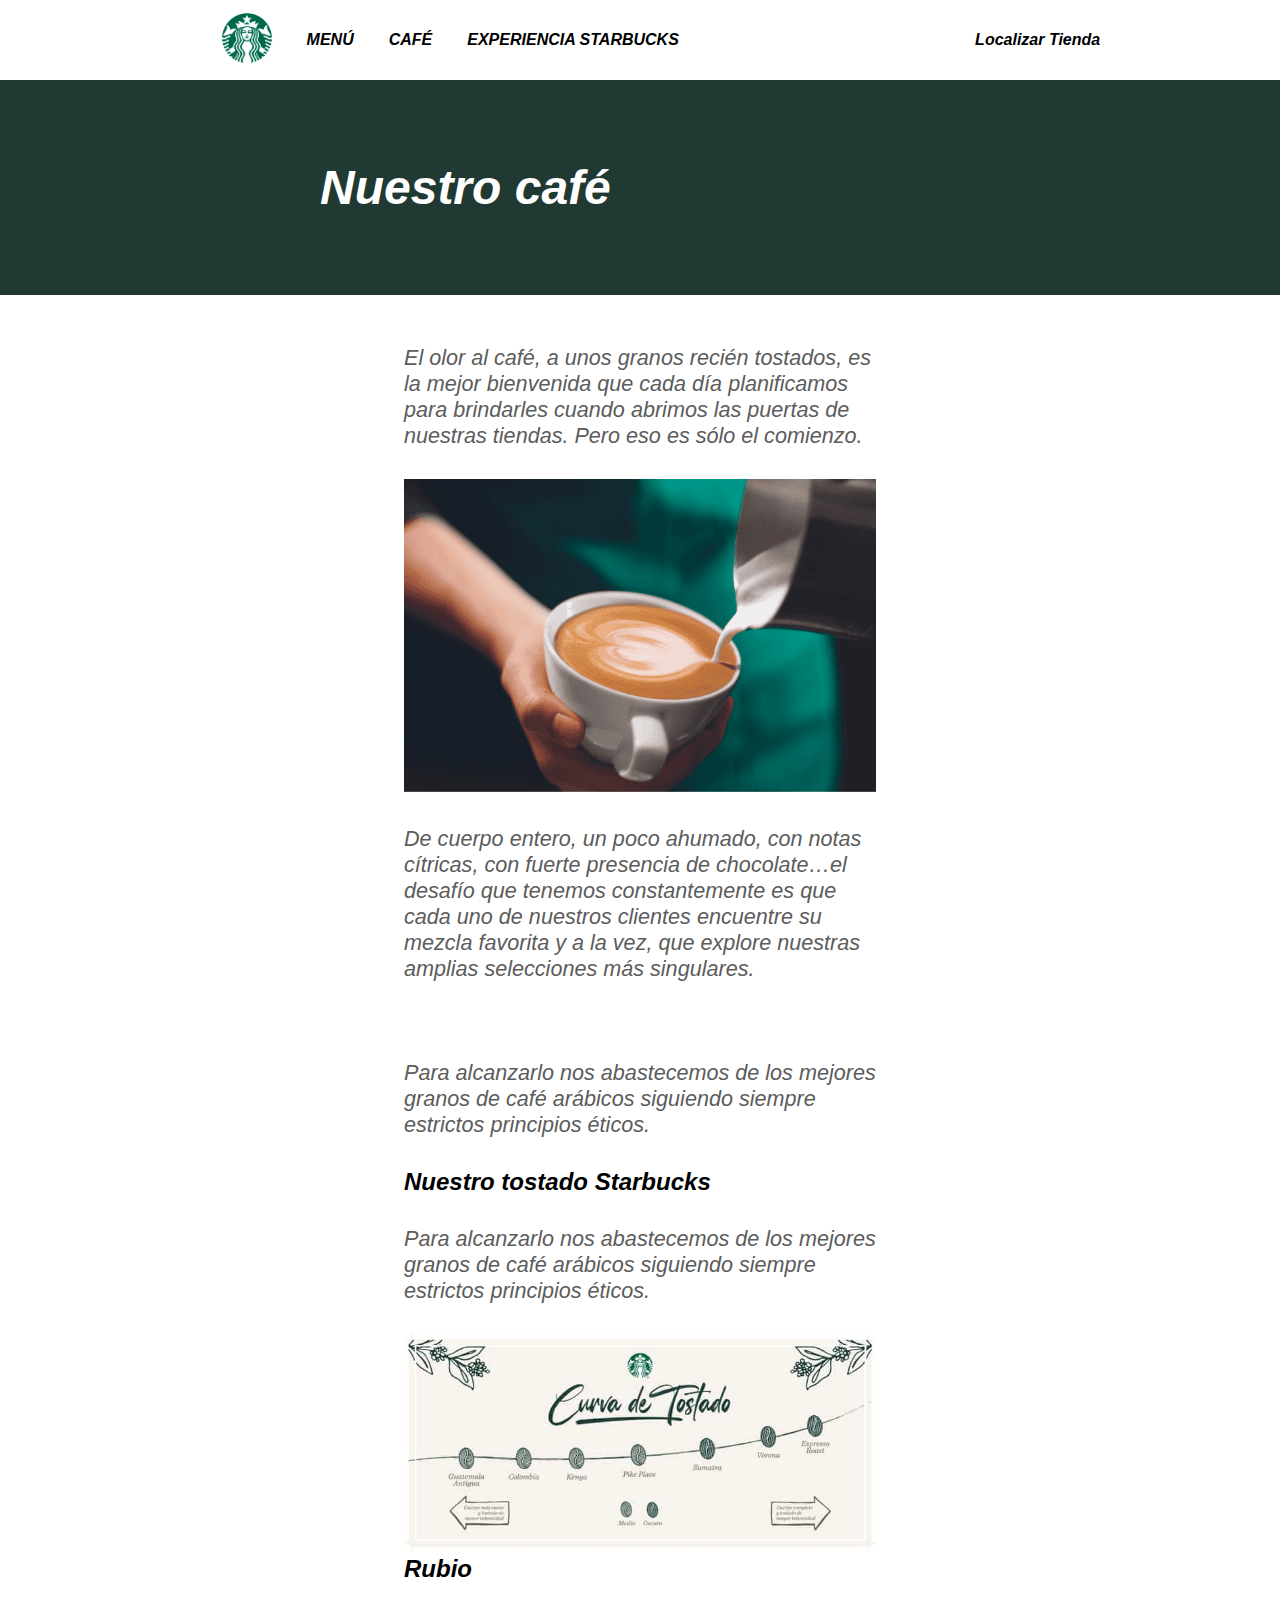
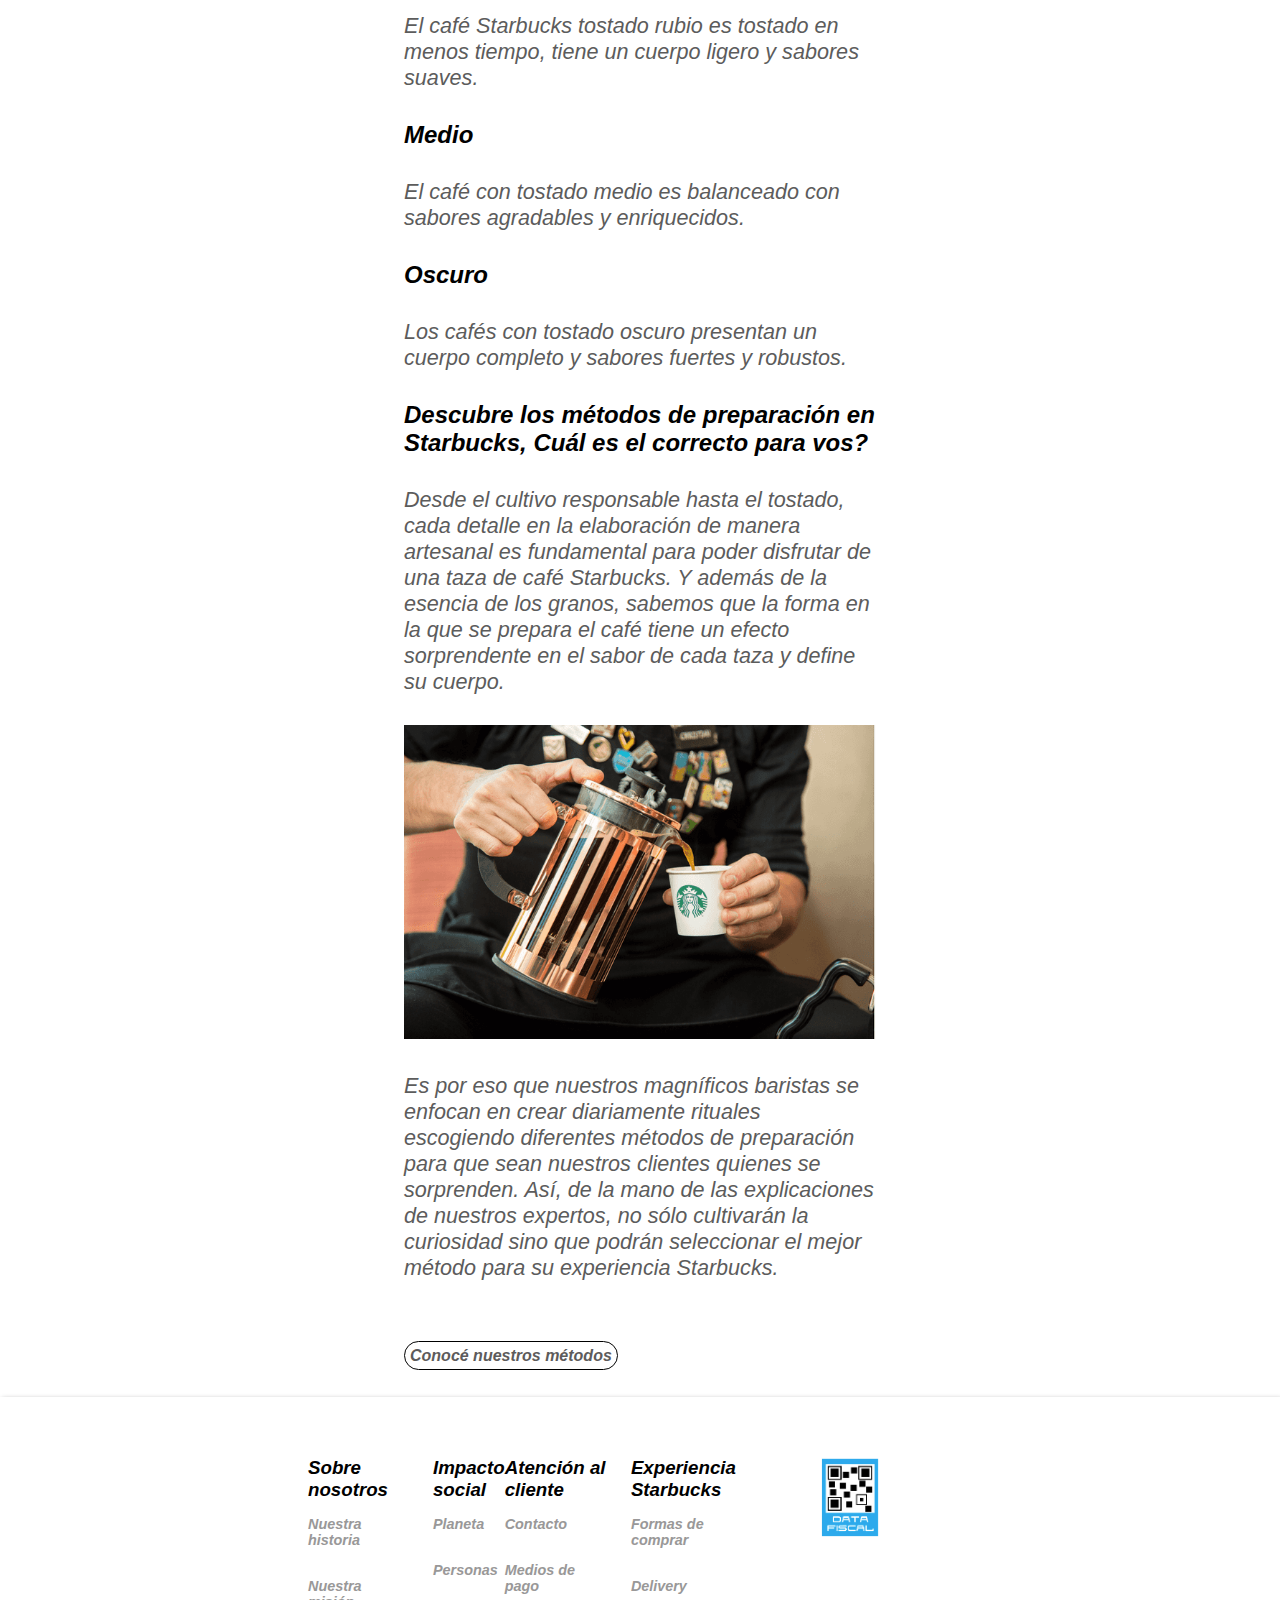
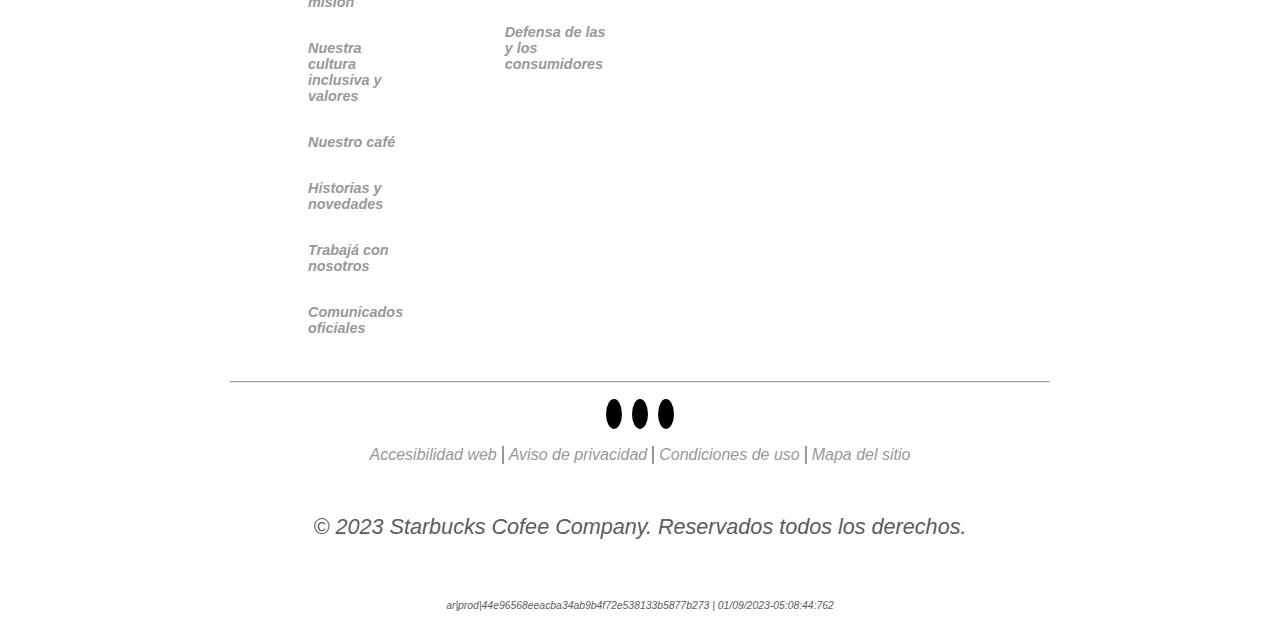
==== commit fda5ef69: "Se paso a  responsive a cafe.html" ====
--- a/cafe.html
+++ b/cafe.html
@@ -43,39 +43,53 @@
             <h1>Nuestro café</h1>
         </section>
         <section class="informacion">
-            <p>El olor al café, a unos granos recién tostados, es la mejor bienvenida que cada día planificamos para
-                brindarles cuando abrimos las puertas de nuestras tiendas. Pero eso es sólo el comienzo.</p>
-            <img src="image/cafeTaza.png" alt="">
-            <p>De cuerpo entero, un poco ahumado, con notas cítricas, con fuerte presencia de chocolate…el desafío que
-                tenemos constantemente es que cada uno de nuestros clientes encuentre su mezcla favorita y a la vez, que
-                explore nuestras amplias selecciones más singulares. </p>
-            <br>
-            <p>Para alcanzarlo nos abastecemos de los mejores granos de café arábicos siguiendo siempre estrictos
-                principios éticos.</p>
-            <h2>Nuestro tostado Starbucks</h2>
-            <p>Para alcanzarlo nos abastecemos de los mejores granos de café arábicos siguiendo siempre estrictos
-                principios éticos.</p>
-            <img src="image/curvaDeTostado.jpg" alt="">
-            <h2>Rubio</h2>
-            <p>El café Starbucks tostado rubio es tostado en menos tiempo, tiene un cuerpo ligero y sabores suaves.</p>
-            <h2>Medio</h2>
-            <p>El café con tostado medio es balanceado con sabores agradables y enriquecidos.</p>
-            <h2>Oscuro</h2>
-            <p>Los cafés con tostado oscuro presentan un cuerpo completo y sabores fuertes y robustos.</p>
-            <h2>Descubre los métodos de preparación en</h2>
-            <h2>Starbucks, Cuál es el correcto para vos?</h2>
-            <p>Desde el cultivo responsable hasta el tostado, cada detalle en la elaboración de manera artesanal es
-                fundamental para poder disfrutar de una taza de café Starbucks. Y además de la esencia de los granos,
-                sabemos que la forma en la que se prepara el café tiene un efecto sorprendente en el sabor de cada taza
-                y define su cuerpo. </p>
-            <img src="image/cafetera.png" alt="">
-            <p>Es por eso que nuestros magníficos baristas se enfocan en crear diariamente rituales escogiendo
-                diferentes métodos de preparación para que sean nuestros clientes quienes se sorprenden. Así, de la mano
-                de las explicaciones de nuestros expertos, no sólo cultivarán la curiosidad sino que podrán seleccionar
-                el mejor método para su experiencia Starbucks.</p>
+            
+            <div class="infocafe">
+                <p>El olor al café, a unos granos recién tostados, es la mejor bienvenida que cada día planificamos para
+                    brindarles cuando abrimos las puertas de nuestras tiendas. Pero eso es sólo el comienzo.</p>
+                <img src="image/cafeTaza.png" alt="">
+                <p>De cuerpo entero, un poco ahumado, con notas cítricas, con fuerte presencia de chocolate…el desafío
+                    que
+                    tenemos constantemente es que cada uno de nuestros clientes encuentre su mezcla favorita y a la vez,
+                    que
+                    explore nuestras amplias selecciones más singulares. </p>
+                <br>
+                <p>Para alcanzarlo nos abastecemos de los mejores granos de café arábicos siguiendo siempre estrictos
+                    principios éticos.</p>
 
-            <p><a href="#">Conocé nuestros métodos</a></p>
+            </div>
+            <div class="tostado">
+                <h2>Nuestro tostado Starbucks</h2>
+                <p>Para alcanzarlo nos abastecemos de los mejores granos de café arábicos siguiendo siempre estrictos
+                    principios éticos.</p>
+                <img src="image/curvaDeTostado.jpg" alt="">
+                <h2>Rubio</h2>
+                <p>El café Starbucks tostado rubio es tostado en menos tiempo, tiene un cuerpo ligero y sabores suaves.
+                </p>
+                <h2>Medio</h2>
+                <p>El café con tostado medio es balanceado con sabores agradables y enriquecidos.</p>
+                <h2>Oscuro</h2>
+                <p>Los cafés con tostado oscuro presentan un cuerpo completo y sabores fuertes y robustos.</p>
+            </div>
+            <div class="infoPreparacion">
+                <h2>Descubre los métodos de preparación en</h2>
+                <h2>Starbucks, Cuál es el correcto para vos?</h2>
+                <p>Desde el cultivo responsable hasta el tostado, cada detalle en la elaboración de manera artesanal es
+                    fundamental para poder disfrutar de una taza de café Starbucks. Y además de la esencia de los
+                    granos,
+                    sabemos que la forma en la que se prepara el café tiene un efecto sorprendente en el sabor de cada
+                    taza
+                    y define su cuerpo. </p>
+                <img src="image/cafetera.png" alt="">
+                <p>Es por eso que nuestros magníficos baristas se enfocan en crear diariamente rituales escogiendo
+                    diferentes métodos de preparación para que sean nuestros clientes quienes se sorprenden. Así, de la
+                    mano
+                    de las explicaciones de nuestros expertos, no sólo cultivarán la curiosidad sino que podrán
+                    seleccionar
+                    el mejor método para su experiencia Starbucks.</p>
 
+                <p><a href="#">Conocé nuestros métodos</a></p>
+            </div>
         </section>
     </div>
 
--- a/styles/cafe.css
+++ b/styles/cafe.css
@@ -3,51 +3,62 @@
     padding: 0;
     box-sizing: border-box;
 }
+
 :root {
     --fondo-titulo: #203933;
     --color-parrafo: rgb(92, 92, 92);
 }
-h1{
+
+h1 {
     color: white;
     font-size: 3rem;
-    
+
 }
-p{
+
+p {
     font-size: 1.35rem;
     font-weight: 300;
     padding: 30px 0 30px 0;
     color: var(--color-parrafo);
 }
 
-.conteiner{
+.conteiner {
     width: 100%;
     height: auto;
     display: flex;
     flex-flow: column wrap;
     align-items: center;
 }
-.titulo{
+
+.titulo {
     width: 100%;
     height: auto;
+
     padding: 80px 0;
     background-color: var(--fondo-titulo);
     display: flex;
+    flex-direction: row;
+    flex-wrap: wrap;
     justify-content: center;
+    align-items: center;
 }
-.titulo h1{
+
+.titulo h1 {
     width: 50%;
+    height: auto;
 }
-.informacion{
+
+.informacion {
     width: 40%;
     height: auto;
     margin-top: 20px;
     padding: 0px 20px;
     display: flex;
     flex-flow: column wrap;
-    
+
 }
 
-p a{
+p a {
     width: 100%;
     text-decoration: none;
     text-align: center;
@@ -56,4 +67,51 @@
     margin: 0 0 30px 0;
     border: 1px solid black;
     border-radius: 50px;
+}
+
+.infocafe,
+.tostado,
+.infoPreparacion {
+    width: 100%;
+    height: auto;
+}
+
+.infocafe img,
+.tostado img,
+.infoPreparacion img {
+    width: 100%;
+    height: auto;
+}
+
+@media (max-width: 1024px){
+    .informacion{
+        width: 70%;
+    }
+}
+
+@media (max-width: 800px) {
+    .titulo {
+        margin-top: 80px;
+
+    }
+
+    .titulo h1 {
+        font-size: 2rem;
+    }
+    .informacion{
+        width: 90%;
+        height: auto;
+    }
+
+    .infocafe p,
+    .tostado p,
+    .infoPreparacion p {
+        font-size: 1rem;
+    }
+    .infocafe h2,
+.tostado h2,
+.infoPreparacion h2{
+   font-size: 1.2rem;
+}
+
 }